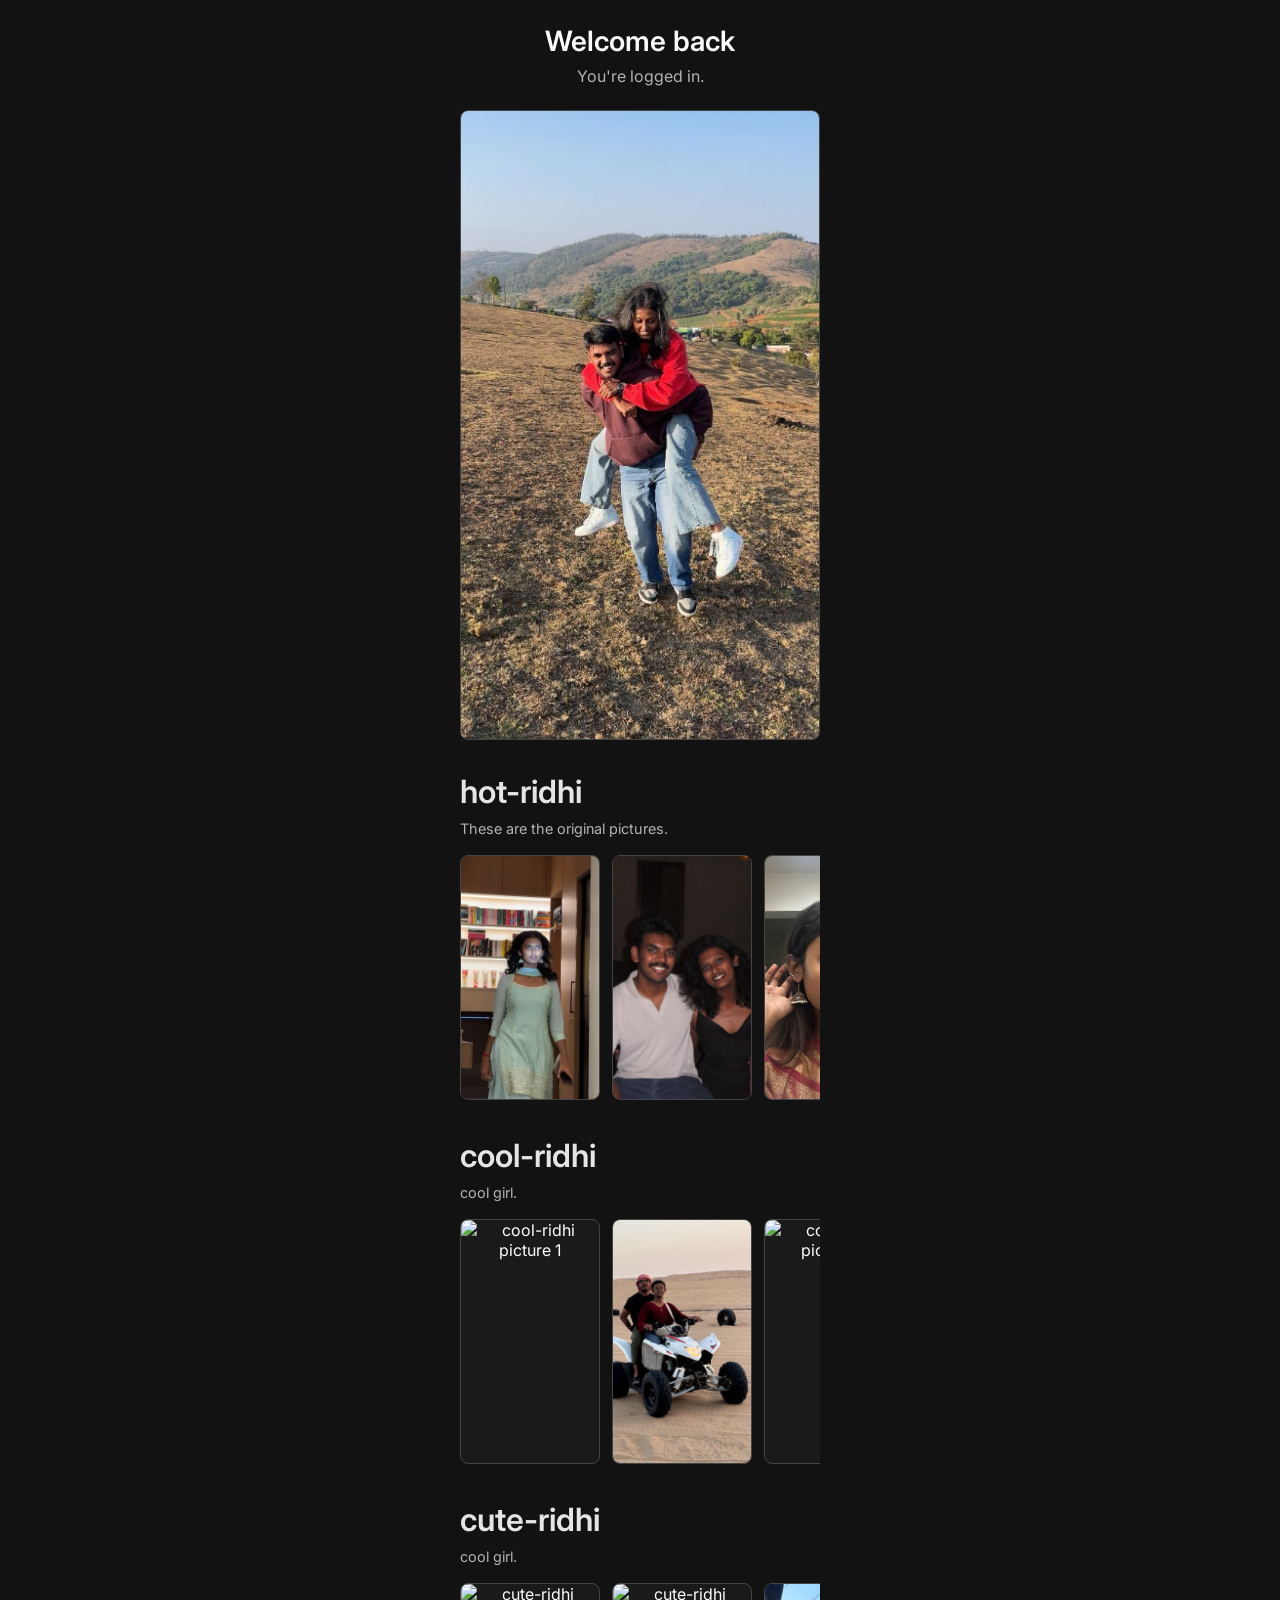
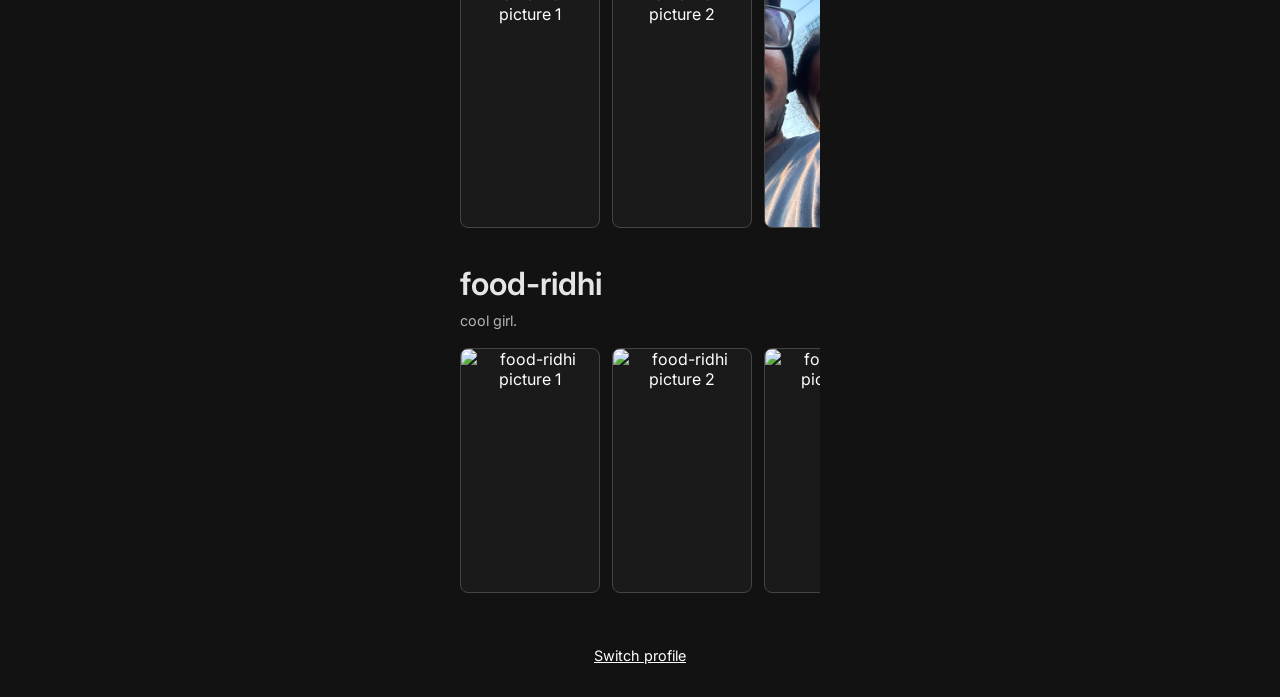
==== homepage.html @ 67b5333c "Initial folder upload" ====
<!DOCTYPE html>
<html lang="en">
<head>
  <meta charset="UTF-8">
  <meta name="viewport" content="width=device-width, initial-scale=1.0, viewport-fit=cover">
  <title>Homepage</title>
  <link rel="preconnect" href="https://fonts.googleapis.com">
  <link rel="preconnect" href="https://fonts.gstatic.com" crossorigin>
  <link href="https://fonts.googleapis.com/css2?family=Inter:wght@400;500;600&display=swap" rel="stylesheet">
  <link rel="stylesheet" href="styles.css">
</head>
<body class="homepage-body">
  <div class="page page--homepage">
    <main class="homepage">
      <header class="homepage__header">
        <h1 class="homepage__title">Welcome back</h1>
        <p class="homepage__subtitle">You're logged in.</p>
      </header>

      <section class="posters" aria-label="Posters">
        <div class="posters__frame">
          <img class="posters__image posters__image--active" src="assets/posters/poster-1.png" alt="">
          <img class="posters__image" src="assets/posters/poster-2.png" alt="">
          <img class="posters__image" src="assets/posters/poster-3.png" alt="">
          <img class="posters__image" src="assets/posters/poster-4.png" alt="">
          <img class="posters__image" src="assets/posters/poster-5.png" alt="">
        </div>
      </section>

      <div class="gallery">
        <div id="gallerySections" class="gallery-sections"></div>
      </div>

      <footer class="homepage__footer">
        <a class="homepage__link" href="index.html">Switch profile</a>
      </footer>
    </main>
  </div>

  <script src="gallery-data.js"></script>
  <script src="posters.js"></script>
  <script src="hot-ridhi.js"></script>
</body>
</html>
---- styles.css ----
*,
*::before,
*::after {
  box-sizing: border-box;
  margin: 0;
  padding: 0;
}

:root {
  --bg-dark: #141414;
  --text-primary: #ffffff;
  --text-muted: #b3b3b3;
  --avatar-size: clamp(72px, 22vw, 96px);
  --avatar-radius: 6px;
  --page-max-width: 430px;
}

html {
  -webkit-text-size-adjust: 100%;
}

body {
  min-height: 100dvh;
  font-family: "Inter", -apple-system, BlinkMacSystemFont, "Segoe UI", sans-serif;
  background-color: var(--bg-dark);
  background-image:
    linear-gradient(
      to bottom,
      rgba(20, 20, 20, 0) 0%,
      rgba(20, 20, 20, 0.15) 25%,
      rgba(20, 20, 20, 0.55) 50%,
      rgba(20, 20, 20, 0.88) 70%,
      rgba(0, 0, 0, 1) 100%
    ),
    url("assets/background.png");
  background-position: center top;
  background-size: cover;
  background-repeat: no-repeat;
  background-attachment: fixed;
  color: var(--text-primary);
  overflow-x: hidden;
}

.page {
  min-height: 100dvh;
  max-width: var(--page-max-width);
  margin: 0 auto;
  display: flex;
  flex-direction: column;
  justify-content: flex-end;
  background: transparent;
}

/* Profile section */

.profiles {
  padding: 2rem 1.5rem;
  padding-bottom: calc(20vh + max(2.5rem, env(safe-area-inset-bottom)));
}

.profiles__heading {
  text-align: center;
  color: #e5e5e5;
  font-size: 0.95rem;
  font-weight: 400;
  margin-bottom: 1.25rem;
  text-shadow: 0 1px 8px rgba(0, 0, 0, 0.7);
}

.profiles__grid {
  display: grid;
  grid-template-columns: repeat(3, 1fr);
  gap: 1.25rem 0.75rem;
  max-width: 360px;
  margin: 0 auto;
}

.profile-card {
  appearance: none;
  border: none;
  background: transparent;
  color: inherit;
  cursor: pointer;
  display: flex;
  flex-direction: column;
  align-items: center;
  gap: 0.55rem;
  padding: 0;
  min-width: 0;
  -webkit-tap-highlight-color: transparent;
}

.profile-card:active .avatar {
  transform: scale(0.96);
}

.profile-card__name {
  font-size: 0.8rem;
  font-weight: 400;
  color: #e5e5e5;
  max-width: 100%;
  overflow: hidden;
  text-overflow: ellipsis;
  white-space: nowrap;
  text-align: center;
  text-shadow: 0 1px 6px rgba(0, 0, 0, 0.75);
}

/* Avatars */

.avatar {
  position: relative;
  width: var(--avatar-size);
  height: var(--avatar-size);
  border-radius: var(--avatar-radius);
  overflow: hidden;
  transition: transform 0.15s ease;
}

.avatar--blue {
  background: #0080ff;
  display: flex;
  align-items: center;
  justify-content: center;
}

.avatar__smiley {
  width: 72%;
  height: 72%;
}

.avatar__lock {
  position: absolute;
  bottom: 6px;
  left: 6px;
  color: rgba(255, 255, 255, 0.95);
  line-height: 0;
}

.avatar--pranesh {
  background: #87ceeb;
}

.avatar__boss {
  width: 100%;
  height: 100%;
  display: block;
}

.avatar--vithu {
  background:
    radial-gradient(circle at 30% 25%, #ff6b6b 0%, transparent 45%),
    radial-gradient(circle at 70% 70%, #c0392b 0%, transparent 40%),
    linear-gradient(145deg, #e74c3c, #922b21);
  display: flex;
  align-items: center;
  justify-content: center;
}

.avatar__fuzzy-face {
  width: 58%;
  height: 58%;
  position: relative;
}

.avatar__fuzzy-face::before {
  content: "";
  position: absolute;
  width: 14%;
  height: 14%;
  background: #111;
  border-radius: 50%;
  top: 28%;
  left: 20%;
  box-shadow: calc(var(--avatar-size) * 0.2) 0 0 #111;
}

.avatar__fuzzy-face::after {
  content: "";
  position: absolute;
  width: 42%;
  height: 18%;
  border-bottom: 3px solid #111;
  border-radius: 0 0 50% 50%;
  bottom: 18%;
  left: 50%;
  transform: translateX(-50%);
}

/* Slightly larger phones */

@media (min-width: 390px) {
  .profiles__grid {
    gap: 1.5rem 1rem;
  }

  .profile-card__name {
    font-size: 0.85rem;
  }
}

/* Login modal */

.login-modal {
  position: fixed;
  inset: 0;
  z-index: 100;
  display: flex;
  align-items: center;
  justify-content: center;
  padding: 1.5rem;
}

.login-modal[hidden] {
  display: none;
}

.login-modal__backdrop {
  position: absolute;
  inset: 0;
  background: rgba(0, 0, 0, 0.75);
}

.login-modal__dialog {
  position: relative;
  width: 100%;
  max-width: 320px;
  background: rgba(0, 0, 0, 0.85);
  border-radius: 8px;
  padding: 2rem 1.75rem;
  box-shadow: 0 8px 32px rgba(0, 0, 0, 0.6);
}

.login-modal__title {
  font-size: 1.5rem;
  font-weight: 600;
  margin-bottom: 1.5rem;
  color: var(--text-primary);
}

.login-modal__form {
  display: flex;
  flex-direction: column;
  gap: 1rem;
}

.login-modal__field {
  display: flex;
  flex-direction: column;
  gap: 0.35rem;
}

.login-modal__label {
  font-size: 0.85rem;
  color: var(--text-muted);
  text-transform: lowercase;
}

.login-modal__field input {
  width: 100%;
  padding: 0.65rem 0.75rem;
  font: inherit;
  font-size: 0.95rem;
  color: var(--text-primary);
  background: #333;
  border: 1px solid #444;
  border-radius: 4px;
  outline: none;
}

.login-modal__field input:focus {
  border-color: #888;
}

.login-modal__hint {
  font-size: 0.8rem;
  color: var(--text-muted);
  margin-top: -0.25rem;
}

.login-modal__error {
  font-size: 0.85rem;
  color: #e50914;
}

.login-modal__submit {
  margin-top: 0.5rem;
  padding: 0.75rem;
  font: inherit;
  font-size: 1rem;
  font-weight: 600;
  color: #fff;
  background: #e50914;
  border: none;
  border-radius: 4px;
  cursor: pointer;
}

.login-modal__submit:hover {
  background: #f40612;
}

.login-modal__submit:active {
  transform: scale(0.98);
}

/* Homepage */

body.homepage-body {
  background: #121212;
  background-image: none;
}

.page--homepage {
  justify-content: flex-start;
  min-height: 100dvh;
}

.homepage {
  min-height: 100dvh;
  display: flex;
  flex-direction: column;
  padding: 2rem 1.5rem;
  padding-top: calc(1.5rem + env(safe-area-inset-top));
  text-align: center;
  width: 100%;
}

.homepage__header {
  margin-bottom: 1.5rem;
}

.homepage__footer {
  margin-top: auto;
  padding-top: 2rem;
  padding-bottom: env(safe-area-inset-bottom);
}

/* Posters */

.posters {
  width: 100%;
  max-width: 360px;
  margin: 0 auto;
}

.posters__frame {
  position: relative;
  width: 100%;
  aspect-ratio: 1 / 1.75;
  border-radius: 8px;
  overflow: hidden;
  background: #1a1a1a;
  border: 1px solid #444;
}

.posters__image {
  position: absolute;
  inset: 0;
  width: 100%;
  height: 100%;
  object-fit: cover;
  opacity: 0;
  transition: opacity 0.8s ease;
}

.posters__image--active {
  opacity: 1;
}

/* Gallery sections */

.gallery {
  width: 100%;
  max-width: 360px;
  margin: 2rem auto 0;
  padding-bottom: 1rem;
  position: relative;
  z-index: 1;
}

.gallery-sections {
  display: flex;
  flex-direction: column;
  gap: 2rem;
}

.gallery-sections__add {
  display: flex;
  align-items: center;
  justify-content: center;
  width: 100%;
  margin-top: 1.5rem;
  padding: 0.85rem;
  appearance: none;
  background: transparent;
  border: 1px dashed #444;
  border-radius: 8px;
  color: #888;
  cursor: pointer;
  -webkit-tap-highlight-color: transparent;
}

.gallery-sections__add:hover {
  color: #b3b3b3;
  border-color: #666;
}

.gallery-sections__add:active {
  transform: scale(0.98);
}

.gallery-sections__add-icon {
  font-size: 1.75rem;
  font-weight: 300;
  line-height: 1;
}

.section-modal {
  position: fixed;
  inset: 0;
  z-index: 200;
  display: flex;
  align-items: center;
  justify-content: center;
  padding: 1.5rem;
}

.section-modal[hidden] {
  display: none;
}

.section-modal__backdrop {
  position: absolute;
  inset: 0;
  background: rgba(0, 0, 0, 0.75);
}

.section-modal__dialog {
  position: relative;
  width: 100%;
  max-width: 320px;
  background: #1f1f1f;
  border: 1px solid #444;
  border-radius: 8px;
  padding: 1.5rem;
}

.section-modal__title {
  font-size: 1.25rem;
  font-weight: 600;
  margin-bottom: 1rem;
}

.section-modal__field {
  display: flex;
  flex-direction: column;
  gap: 0.35rem;
  margin-bottom: 1.25rem;
}

.section-modal__label {
  font-size: 0.85rem;
  color: var(--text-muted);
}

.section-modal__field input {
  width: 100%;
  padding: 0.65rem 0.75rem;
  font: inherit;
  font-size: 0.95rem;
  color: var(--text-primary);
  background: #333;
  border: 1px solid #444;
  border-radius: 4px;
  outline: none;
}

.section-modal__field input:focus {
  border-color: #888;
}

.section-modal__actions {
  display: flex;
  justify-content: flex-end;
  gap: 0.75rem;
}

.section-modal__btn {
  appearance: none;
  border: none;
  border-radius: 4px;
  padding: 0.6rem 0.9rem;
  font: inherit;
  font-size: 0.9rem;
  cursor: pointer;
}

.section-modal__btn--ghost {
  background: transparent;
  color: #b3b3b3;
}

.section-modal__btn--ghost:hover {
  color: #fff;
}

.section-modal__btn--primary {
  background: #e50914;
  color: #fff;
  font-weight: 600;
}

.section-modal__btn--primary:hover {
  background: #f40612;
}

/* hot-ridhi */

.hot-ridhi {
  width: 100%;
}

.hot-ridhi[hidden] {
  display: none;
}

.hot-ridhi__header {
  margin-bottom: 1rem;
}

.hot-ridhi__title-row {
  display: flex;
  align-items: center;
  justify-content: space-between;
  gap: 0.75rem;
}

.hot-ridhi__title {
  font-size: 2rem;
  font-weight: 600;
  color: #e5e5e5;
  text-transform: lowercase;
  text-align: left;
  min-width: 0;
}

.hot-ridhi__menu {
  position: relative;
  flex-shrink: 0;
}

.hot-ridhi__menu-btn {
  appearance: none;
  border: none;
  background: transparent;
  color: #b3b3b3;
  cursor: pointer;
  padding: 0.35rem 0.5rem;
  border-radius: 4px;
  line-height: 0;
  -webkit-tap-highlight-color: transparent;
}

.hot-ridhi__menu-btn:hover {
  color: #fff;
  background: rgba(255, 255, 255, 0.08);
}

.hot-ridhi__menu-dots {
  display: block;
  width: 4px;
  height: 4px;
  border-radius: 50%;
  background: currentColor;
  box-shadow: 0 7px 0 currentColor, 0 14px 0 currentColor;
}

.hot-ridhi__dropdown {
  position: absolute;
  top: calc(100% + 0.35rem);
  right: 0;
  min-width: 190px;
  background: #1f1f1f;
  border: 1px solid #444;
  border-radius: 6px;
  padding: 0.35rem 0;
  box-shadow: 0 8px 24px rgba(0, 0, 0, 0.45);
  z-index: 10;
}

.hot-ridhi__dropdown[hidden] {
  display: none;
}

.hot-ridhi__dropdown-item {
  display: block;
  width: 100%;
  appearance: none;
  border: none;
  background: transparent;
  color: #e5e5e5;
  font: inherit;
  font-size: 0.85rem;
  text-align: left;
  padding: 0.6rem 0.85rem;
  cursor: pointer;
}

.hot-ridhi__dropdown-item:hover {
  background: rgba(255, 255, 255, 0.08);
}

.hot-ridhi__dropdown-item--danger {
  color: #e50914;
}

.hot-ridhi__description {
  margin-top: 0.5rem;
  font-size: 0.9rem;
  color: var(--text-muted);
  text-align: left;
  line-height: 1.4;
}

.hot-ridhi__description[hidden] {
  display: none;
}

.hot-ridhi__scroll {
  display: flex;
  gap: 0.75rem;
  overflow-x: auto;
  scroll-snap-type: x proximity;
  -webkit-overflow-scrolling: touch;
  scrollbar-width: thin;
  scrollbar-color: #444 transparent;
  padding-bottom: 0.25rem;
}

.hot-ridhi__scroll::-webkit-scrollbar {
  height: 6px;
}

.hot-ridhi__scroll::-webkit-scrollbar-thumb {
  background: #444;
  border-radius: 3px;
}

.hot-ridhi__item {
  flex: 0 0 auto;
  width: 140px;
  aspect-ratio: 1 / 1.75;
  border-radius: 8px;
}

.hot-ridhi__add {
  display: flex;
  align-items: center;
  justify-content: center;
  appearance: none;
  background: #1a1a1a;
  border: 1px solid #444;
  color: #888;
  cursor: pointer;
  padding: 0;
  -webkit-tap-highlight-color: transparent;
}

.hot-ridhi__add:hover {
  color: #b3b3b3;
  border-color: #666;
}

.hot-ridhi__add:active {
  transform: scale(0.98);
}

.hot-ridhi__plus {
  font-size: 2.25rem;
  font-weight: 300;
  line-height: 1;
}

.hot-ridhi__photo-wrap {
  overflow: hidden;
  border: 1px solid #444;
  background: #1a1a1a;
  scroll-snap-align: start;
}

.hot-ridhi__photo {
  width: 100%;
  height: 100%;
  object-fit: cover;
  display: block;
}

.homepage__title {
  font-size: 1.75rem;
  font-weight: 600;
  margin-bottom: 0.5rem;
}

.homepage__subtitle {
  color: var(--text-muted);
}

.homepage__link {
  color: #fff;
  text-decoration: underline;
  font-size: 0.9rem;
}

.homepage__link:hover {
  color: #b3b3b3;
}
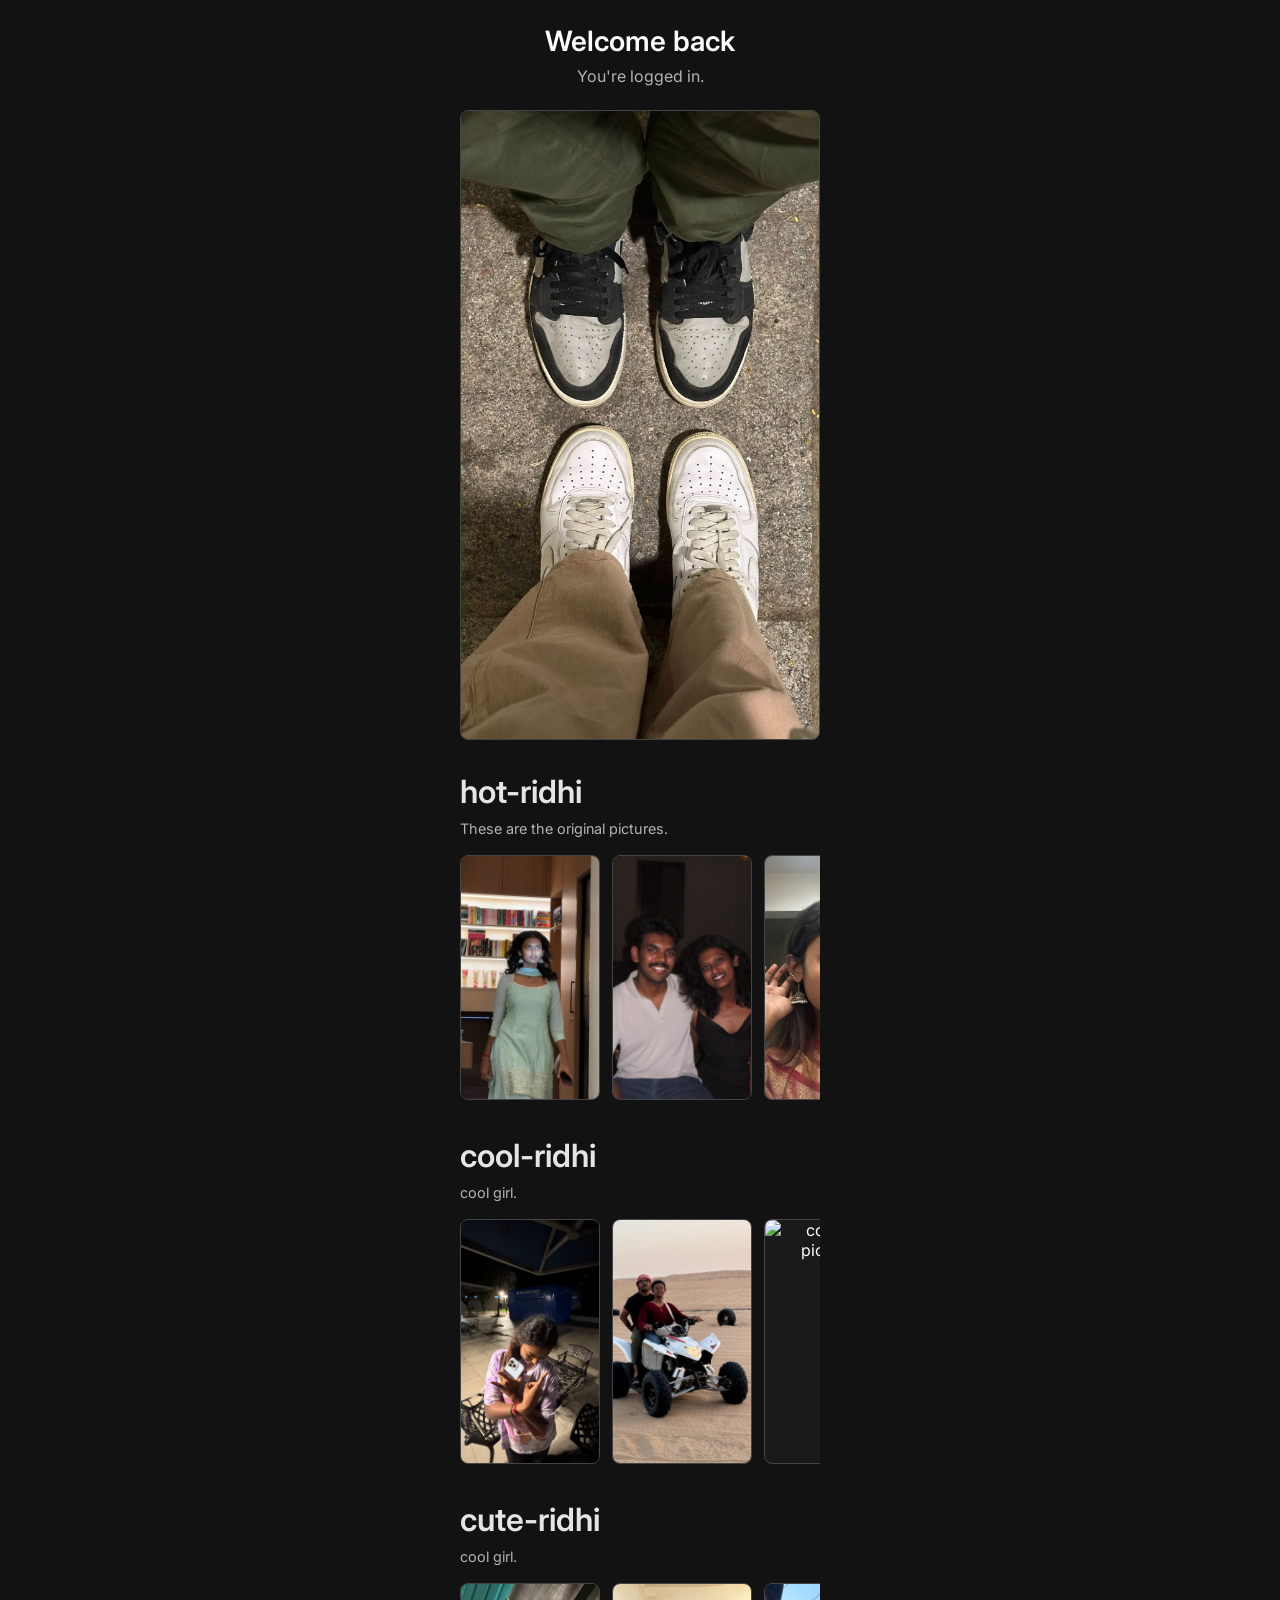
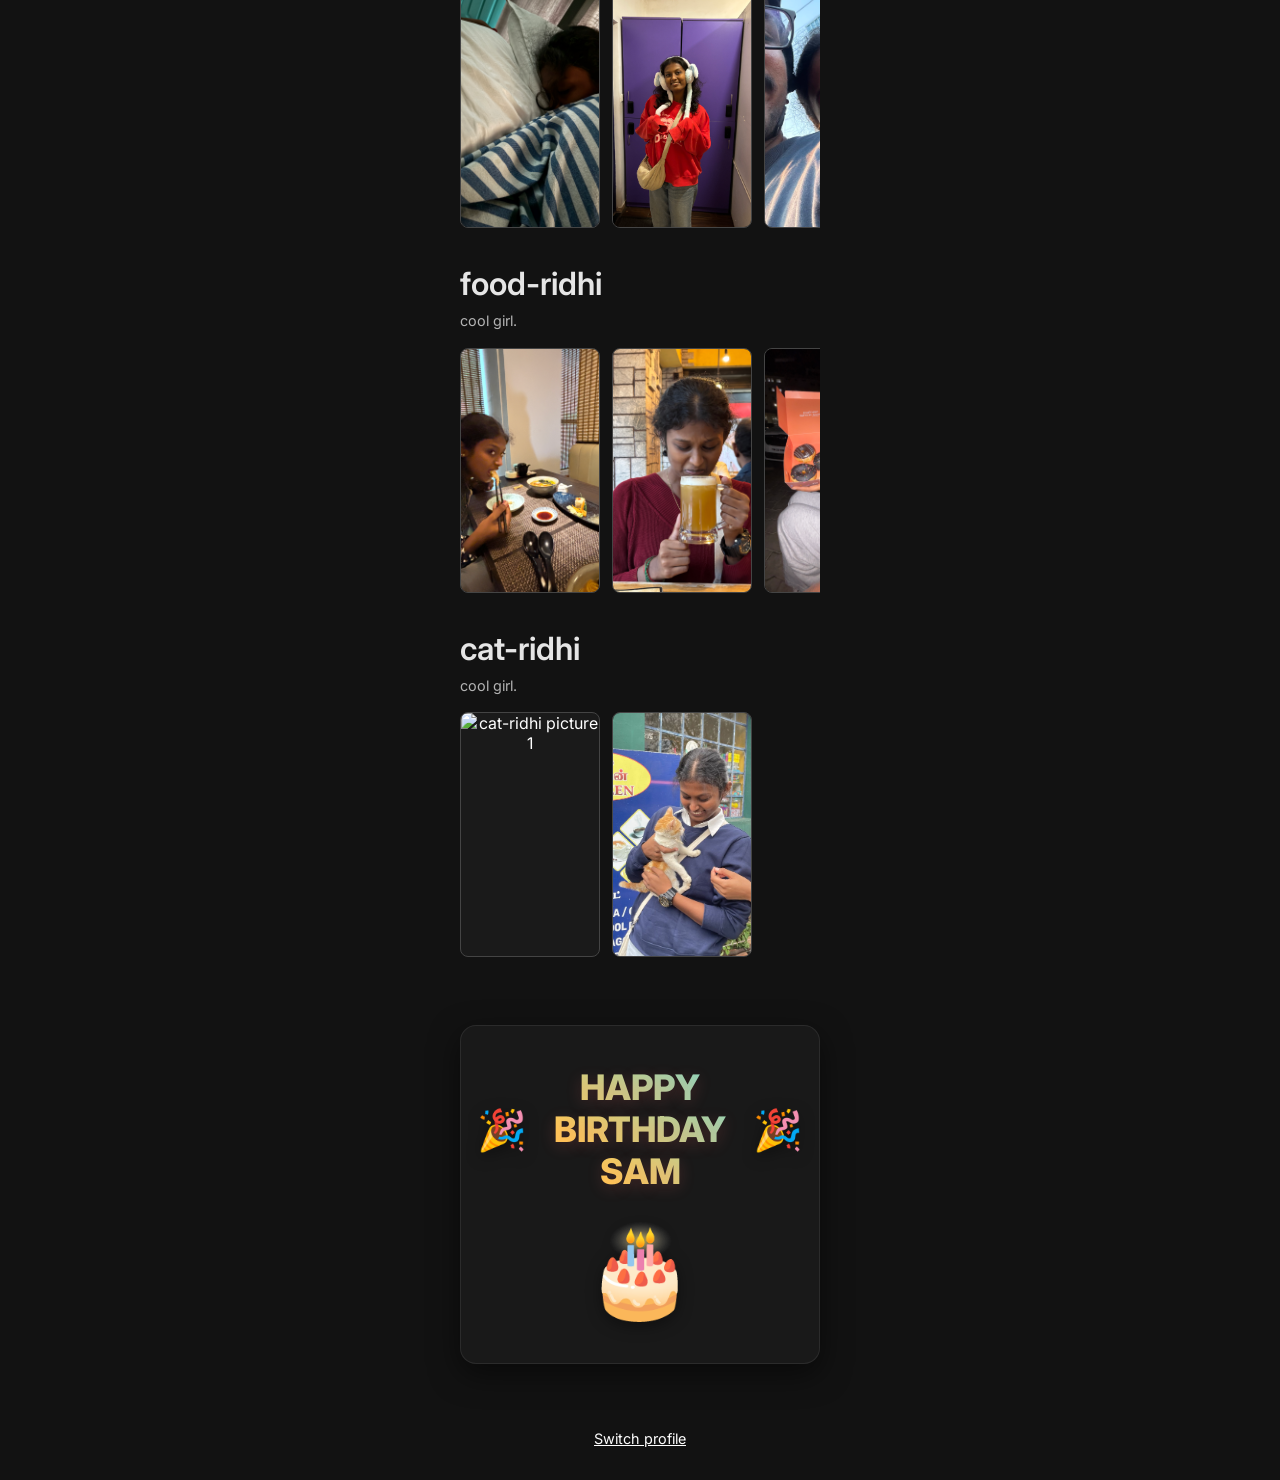
==== commit b14c93fd: "Initial commit" ====
--- a/homepage.html
+++ b/homepage.html
@@ -31,6 +31,17 @@
         <div id="gallerySections" class="gallery-sections"></div>
       </div>
 
+      <section class="birthday" aria-label="Birthday Wishes">
+        <div class="birthday__poppers">
+          <span class="birthday__emoji birthday__emoji--left">🎉</span>
+          <h2 class="birthday__text">HAPPY BIRTHDAY SAM</h2>
+          <span class="birthday__emoji birthday__emoji--right">🎉</span>
+        </div>
+        <div class="birthday__cake">
+          <span class="birthday__emoji birthday__emoji--cake">🎂</span>
+        </div>
+      </section>
+
       <footer class="homepage__footer">
         <a class="homepage__link" href="index.html">Switch profile</a>
       </footer>
@@ -40,5 +51,49 @@
   <script src="gallery-data.js"></script>
   <script src="posters.js"></script>
   <script src="hot-ridhi.js"></script>
+
+  <script src="https://cdn.jsdelivr.net/npm/canvas-confetti@1.6.0/dist/confetti.browser.min.js"></script>
+  <script>
+    const birthdaySection = document.querySelector('.birthday');
+    
+    // Trigger confetti when the birthday section scrolls into view
+    const observer = new IntersectionObserver((entries) => {
+      entries.forEach(entry => {
+        if (entry.isIntersecting) {
+          
+          const duration = 3000;
+          const end = Date.now() + duration;
+
+          // Fire confetti from both sides of the screen
+          (function frame() {
+            confetti({
+              particleCount: 5,
+              angle: 60,
+              spread: 55,
+              origin: { x: 0 },
+              colors: ['#ff6b6b', '#feca57', '#48dbfb', '#ff9ff3', '#ffffff']
+            });
+            confetti({
+              particleCount: 5,
+              angle: 120,
+              spread: 55,
+              origin: { x: 1 },
+              colors: ['#ff6b6b', '#feca57', '#48dbfb', '#ff9ff3', '#ffffff']
+            });
+
+            if (Date.now() < end) {
+              requestAnimationFrame(frame);
+            }
+          }());
+          
+          // Stop observing so it only fires once per visit
+          observer.unobserve(birthdaySection);
+        }
+      });
+    }, { threshold: 0.5 }); // Triggers when 50% of the section is visible
+
+    observer.observe(birthdaySection);
+  </script>
+
 </body>
 </html>
--- a/styles.css
+++ b/styles.css
@@ -715,3 +715,83 @@
 .homepage__link:hover {
   color: #b3b3b3;
 }
+
+
+.birthday {
+  width: 100%;
+  max-width: 360px;
+  margin: 3rem auto 2rem;
+  text-align: center;
+  padding: 2.5rem 1rem;
+  background: rgba(255, 255, 255, 0.03);
+  border-radius: 16px;
+  border: 1px solid rgba(255, 255, 255, 0.08);
+  position: relative;
+  overflow: hidden;
+  box-shadow: 0 10px 30px rgba(0, 0, 0, 0.5);
+  z-index: 1;
+}
+
+.birthday__poppers {
+  display: flex;
+  align-items: center;
+  justify-content: center;
+  gap: 0.5rem;
+  margin-bottom: 1.5rem;
+}
+
+.birthday__text {
+  font-size: 2.2rem;
+  font-weight: 800;
+  line-height: 1.2;
+  text-transform: uppercase;
+  background: linear-gradient(45deg, #ff6b6b, #feca57, #48dbfb, #ff9ff3);
+  background-size: 300% 300%;
+  -webkit-background-clip: text;
+  -webkit-text-fill-color: transparent;
+  animation: textShine 4s ease infinite;
+  text-shadow: 0 4px 16px rgba(255, 107, 107, 0.2);
+}
+
+.birthday__emoji {
+  font-size: 2.5rem;
+  display: inline-block;
+  filter: drop-shadow(0 4px 8px rgba(0,0,0,0.4));
+}
+
+.birthday__emoji--left {
+  animation: popLeft 2s infinite ease-in-out;
+}
+
+.birthday__emoji--right {
+  animation: popRight 2s infinite ease-in-out 1s; /* Delayed 1s to alternate */
+}
+
+.birthday__emoji--cake {
+  font-size: 5.5rem;
+  animation: floatCake 4s ease-in-out infinite;
+  display: inline-block;
+}
+
+/* Animations */
+@keyframes popLeft {
+  0%, 100% { transform: translateY(0); }
+  50% { transform: translateY(-10px); }
+}
+
+@keyframes popRight {
+  0%, 100% { transform: scaleX(-1) translateY(0); } /* Keeps the right popper flipped */
+  50% { transform: scaleX(-1) translateY(-10px); }
+}
+
+@keyframes floatCake {
+  0%, 100% { transform: translateY(0) rotate(0deg); }
+  25% { transform: translateY(-8px) rotate(-3deg); }
+  75% { transform: translateY(-8px) rotate(3deg); }
+}
+
+@keyframes textShine {
+  0% { background-position: 0% 50%; }
+  50% { background-position: 100% 50%; }
+  100% { background-position: 0% 50%; }
+}
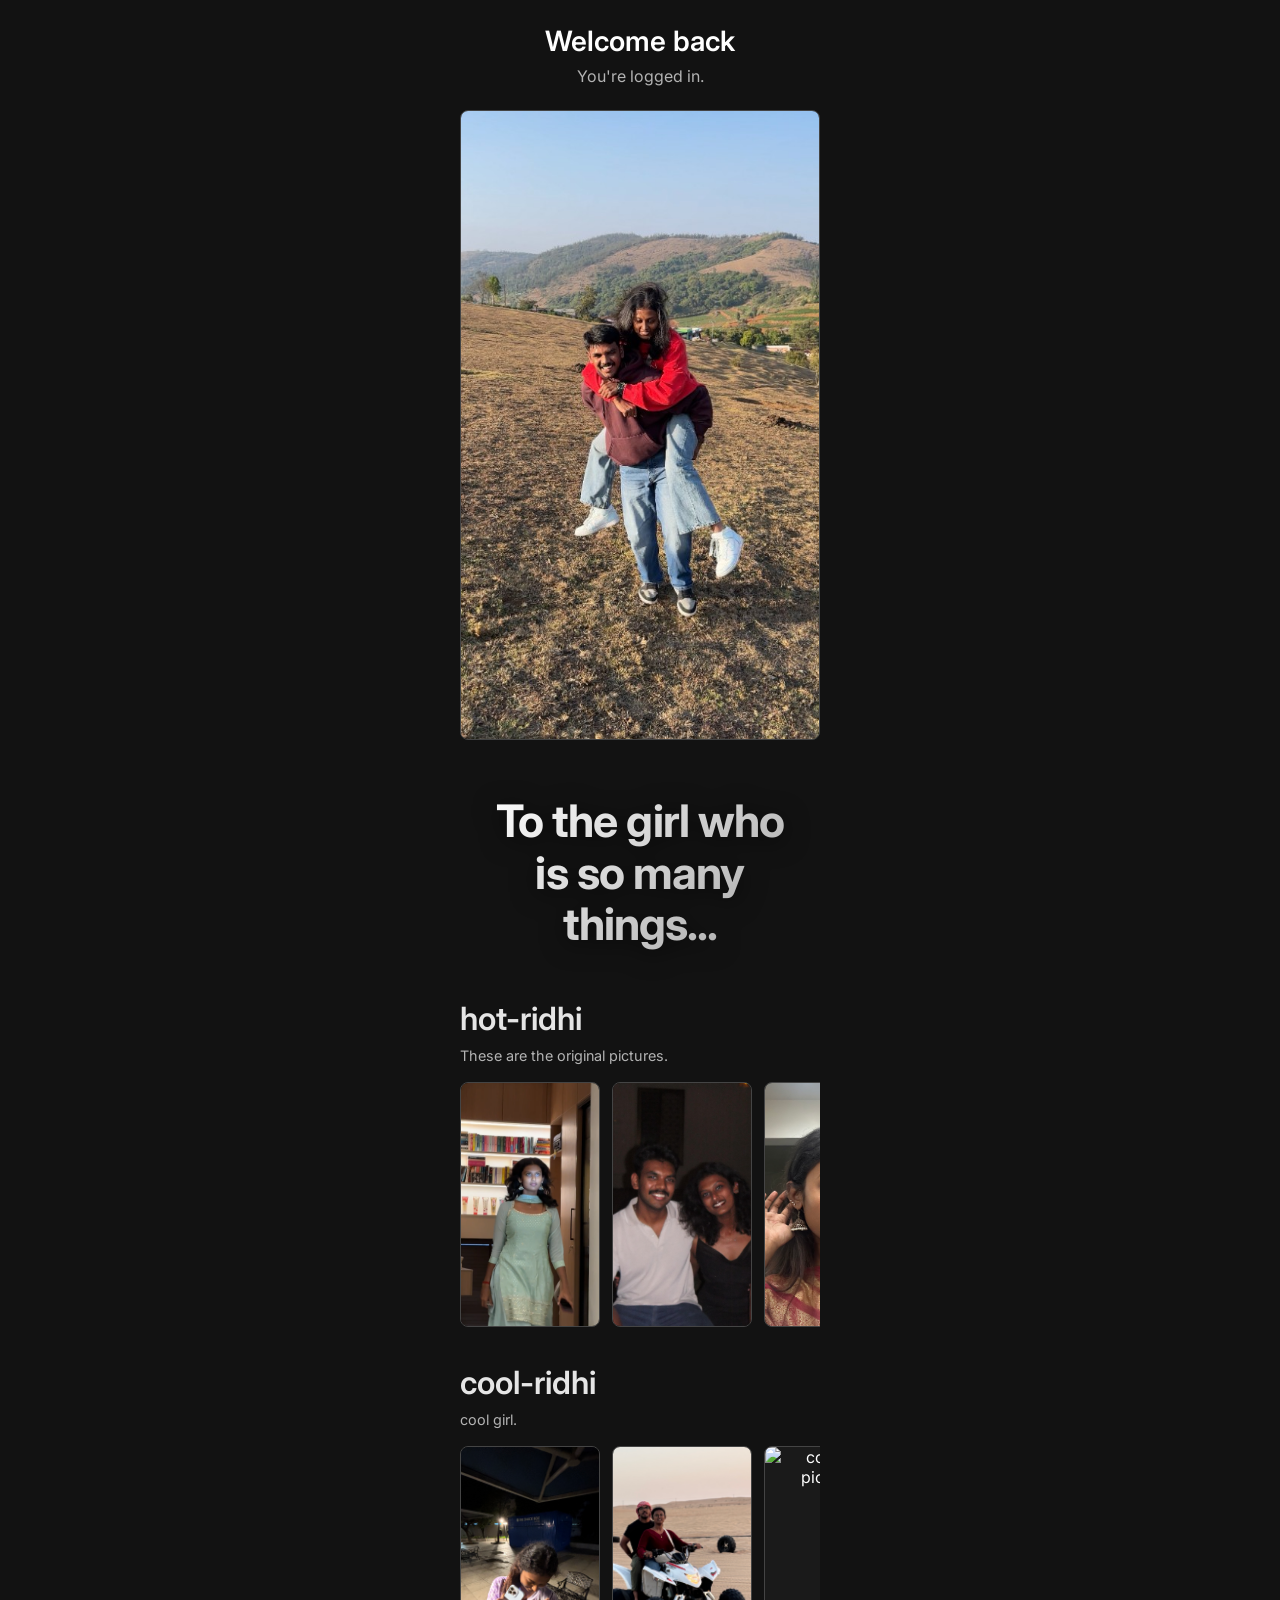
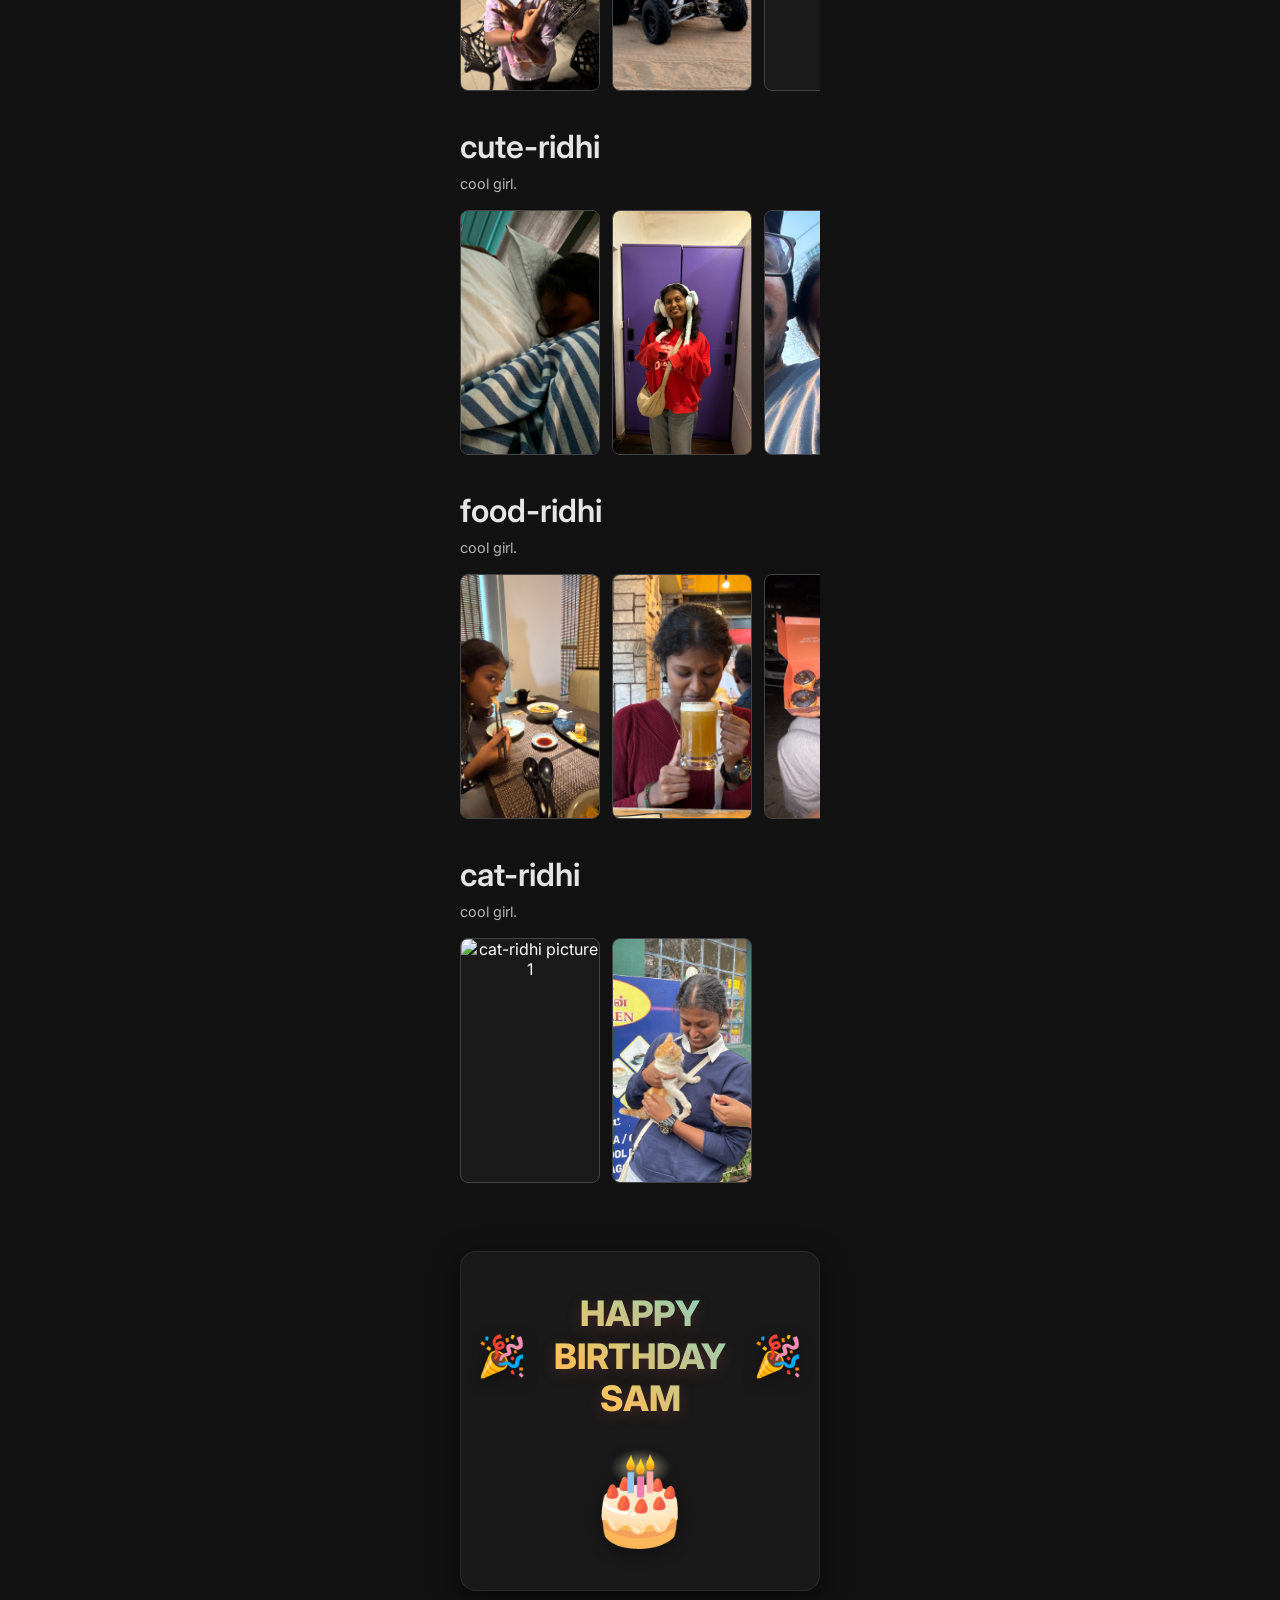
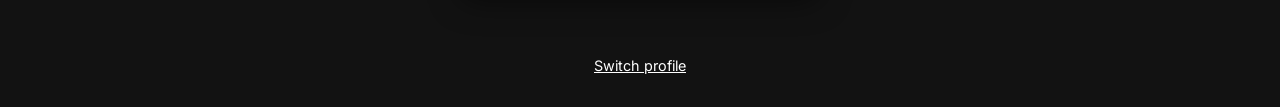
==== commit 47560d57: "Initial commit" ====
--- a/homepage.html
+++ b/homepage.html
@@ -26,6 +26,11 @@
           <img class="posters__image" src="assets/posters/poster-5.png" alt="">
         </div>
       </section>
+
+      <!-- NEW: Intro Text Section -->
+      <div class="intro-text">
+        <p>To the girl who is so many things...</p>
+      </div>
 
       <div class="gallery">
         <div id="gallerySections" class="gallery-sections"></div>
--- a/styles.css
+++ b/styles.css
@@ -794,4 +794,32 @@
   0% { background-position: 0% 50%; }
   50% { background-position: 100% 50%; }
   100% { background-position: 0% 50%; }
-}+}
+
+
+/* =========================================
+   Intro Text Section
+   ========================================= */
+
+   .intro-text {
+    width: 100%;
+    max-width: 360px;
+    margin: 3.5rem auto 1rem;
+    text-align: center;
+    padding: 0 1rem;
+  }
+  
+  .intro-text p {
+    font-size: 2.8rem; /* Very large text */
+    font-weight: 700;
+    line-height: 1.15;
+    letter-spacing: -0.02em;
+    
+    /* Subtle silver/white gradient for an elegant look */
+    background: linear-gradient(135deg, #ffffff 0%, #a3a3a3 100%);
+    -webkit-background-clip: text;
+    -webkit-text-fill-color: transparent;
+    
+    /* Soft shadow for depth against the dark background */
+    filter: drop-shadow(0 4px 12px rgba(0, 0, 0, 0.6));
+  }
